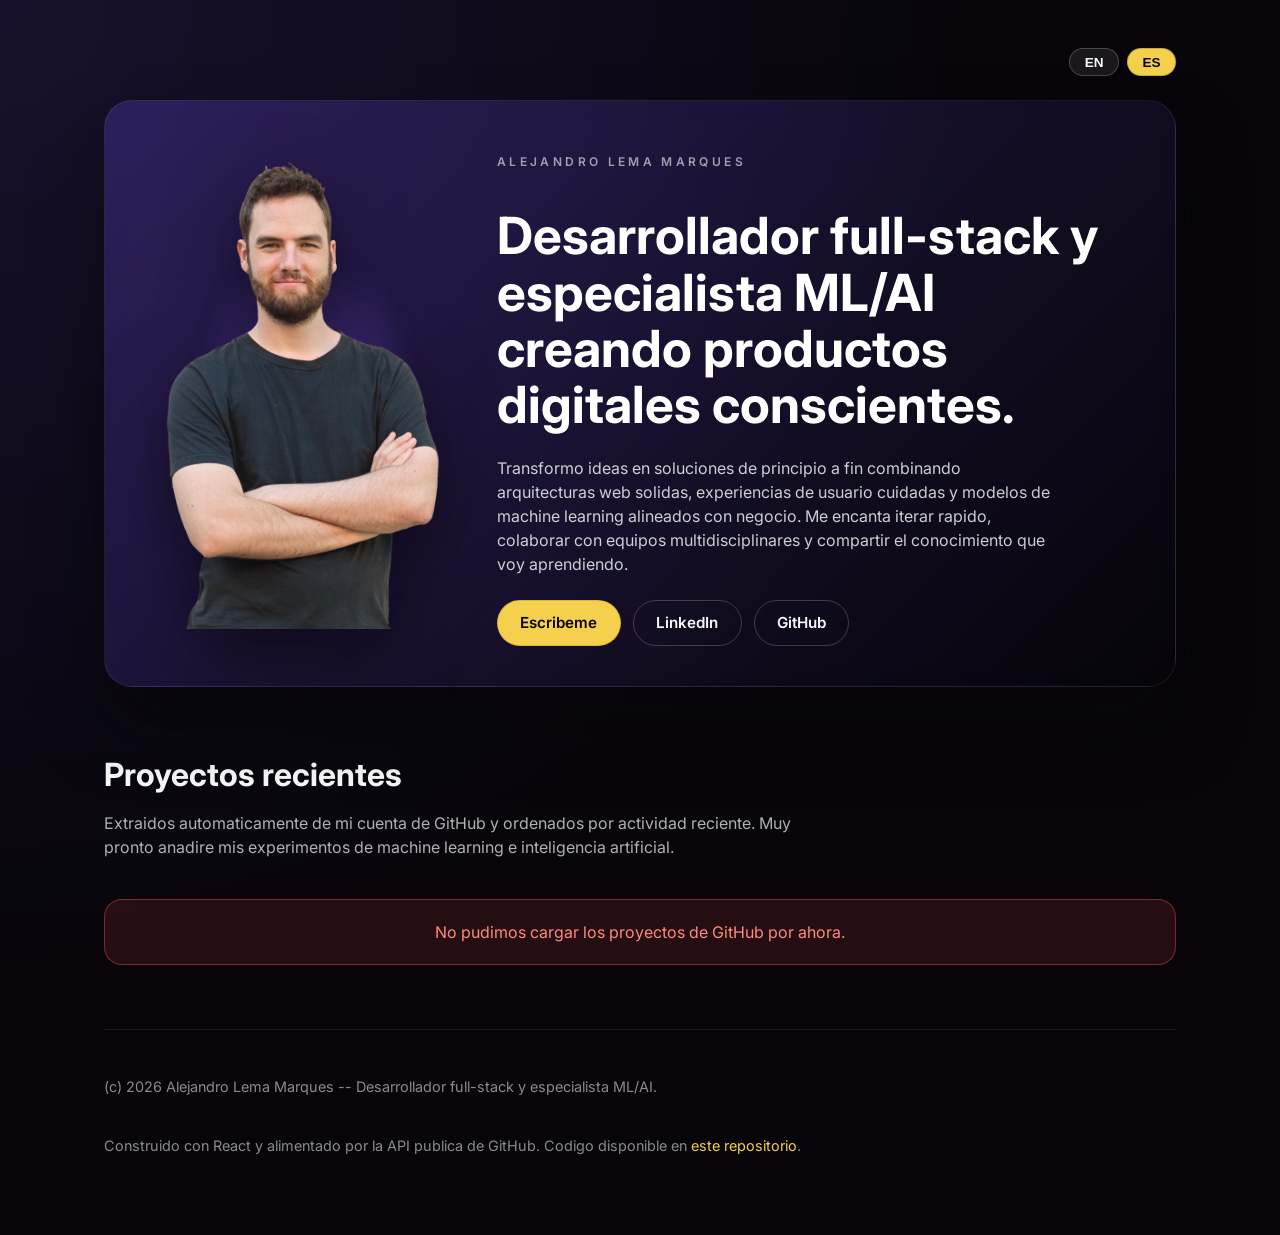
==== index.html @ 76354192 "Updates" ====
<!doctype html>
<html lang="en">
  <head>
    <meta charset="UTF-8" />
    <link rel="icon" type="image/svg+xml" href="/vite.svg" />
    <meta name="viewport" content="width=device-width, initial-scale=1.0" />
    <meta
      name="description"
      content="Portfolio de Alejandro Lema Marques, frontend developer especializado en experiencias web rapidas y accesibles."
    />
    <title>Portfolio | Alejandro Lema Marques</title>
    <script type="module" crossorigin src="/assets/index-BnfZnqzO.js"></script>
    <link rel="stylesheet" crossorigin href="/assets/index-DJVX9uDR.css">
  </head>
  <body>
    <div id="root"></div>
  </body>
</html>
---- assets/index-DJVX9uDR.css ----
@import"https://fonts.googleapis.com/css2?family=Inter:wght@400;500;600;700&display=swap";:root{color-scheme:light;font-family:Inter,-apple-system,BlinkMacSystemFont,Segoe UI,Helvetica Neue,Arial,sans-serif;background-color:#07050a;color:#f8f9fb;line-height:1.5}*,*:before,*:after{box-sizing:border-box}body{margin:0;min-height:100vh;background:radial-gradient(circle at top left,#18112d,#07050a 55%)}#root{isolation:isolate}a{color:inherit;text-decoration:none}img{max-width:100%;display:block}.portfolio{max-width:1120px;margin:0 auto;padding:3rem 1.5rem 4rem}.language-toggle{display:flex;justify-content:flex-end;gap:.5rem;margin-bottom:1.5rem}.language-toggle__btn{padding:.35rem .9rem;border-radius:999px;border:1px solid rgba(248,249,251,.2);background:#f8f9fb14;color:#f8f9fb;font-size:.85rem;font-weight:600;cursor:pointer;transition:background .16s ease,color .16s ease,transform .16s ease}.language-toggle__btn.is-active{background:#f5d04c;color:#07050a;border-color:#07050a33}.language-toggle__btn:hover,.language-toggle__btn:focus-visible{transform:translateY(-1px);background:#f5d04cd9;color:#07050a;outline:none}.hero{margin-bottom:4rem}.hero__profile{display:grid;gap:2rem;align-items:center;background:linear-gradient(135deg,rgba(92,63,191,.35),transparent);border:1px solid rgba(255,255,255,.08);border-radius:28px;padding:2.5rem;box-shadow:0 40px 65px #07050a8c;-webkit-backdrop-filter:blur(12px);backdrop-filter:blur(12px)}.hero__avatar-wrapper{max-width:280px;justify-self:center;position:relative}.hero__avatar-wrapper:after{content:"";position:absolute;inset:15%;border-radius:50%;background:radial-gradient(circle,rgba(135,84,255,.55),transparent 70%);filter:blur(10px);z-index:-1}.hero__avatar{width:100%;filter:drop-shadow(0 25px 35px rgba(7,5,10,.65))}.hero__intro{display:flex;flex-direction:column;gap:1.5rem}.hero__eyebrow{letter-spacing:.28em;text-transform:uppercase;font-size:.75rem;font-weight:600;color:#f8f9fb99}.hero__title{font-size:clamp(2.25rem,4vw,3.25rem);line-height:1.1;font-weight:700;color:#fff;margin:0}.hero__description{margin:0;font-size:1rem;color:#f8f9fbd1;max-width:56ch}.hero__links{display:flex;flex-wrap:wrap;gap:.75rem}.hero__link{display:inline-flex;align-items:center;justify-content:center;padding:.65rem 1.4rem;border-radius:999px;font-weight:600;font-size:.95rem;color:#07050a;background:#f5d04c;border:1px solid rgba(7,5,10,.12);transition:transform .12s ease,box-shadow .12s ease}.hero__link:focus-visible,.hero__link:hover{transform:translateY(-2px);box-shadow:0 12px 25px #f5d04c47}.hero__link--ghost{background:transparent;color:#f8f9fb;border-color:#f8f9fb33;box-shadow:none}.hero__link--ghost:hover,.hero__link--ghost:focus-visible{background:#f8f9fb1a;box-shadow:0 8px 20px #0c091259}.content{display:flex;flex-direction:column;gap:4rem}.projects{display:flex;flex-direction:column;gap:2.5rem}.section-heading{max-width:720px}.section-title{margin:0 0 .75rem;font-size:clamp(1.75rem,2.5vw,2.4rem);font-weight:700}.section-subtitle{margin:0;color:#f8f9fbb3}.projects__state{padding:1.25rem 1.5rem;background:#f8f9fb14;border-radius:18px;text-align:center;color:#f8f9fbc7;border:1px solid rgba(248,249,251,.1)}.projects__state--error{background:#ff52521f;border-color:#ff525266;color:#ff8a80}.projects__grid{display:grid;gap:2rem;grid-template-columns:repeat(auto-fit,minmax(280px,1fr))}.project-card{display:flex;flex-direction:column;background:#0c0912b8;border-radius:24px;border:1px solid rgba(248,249,251,.06);box-shadow:0 24px 40px #07050a8c;overflow:hidden;-webkit-backdrop-filter:blur(8px);backdrop-filter:blur(8px)}.project-card__media{position:relative;overflow:hidden;border-bottom:1px solid rgba(248,249,251,.06)}.project-card__media picture{display:block;background:#0e0a16}.project-card__media img{width:100%;object-fit:cover;transition:transform .22s ease}.project-card__preview{display:block;width:100%;padding:0;border:none;background:none;cursor:zoom-in}.project-card__preview:focus-visible{outline:2px solid #f5d04c;outline-offset:4px}.project-card:hover .project-card__media img{transform:scale(1.03)}.project-card__gallery{display:grid;grid-auto-flow:column;gap:.75rem;padding:.75rem;background:#07050ab8;overflow-x:auto}.project-card__thumb{padding:0;border:0;background:none;cursor:zoom-in}.project-card__thumb:focus-visible{outline:2px solid rgba(245,208,76,.8);outline-offset:4px}.project-card__gallery img{height:120px;border-radius:12px;border:1px solid rgba(248,249,251,.08)}.project-card__content{display:flex;flex-direction:column;gap:1.25rem;padding:1.75rem 1.75rem 1.5rem}.project-card__header{display:flex;flex-direction:column;gap:.5rem}.project-card__title{margin:0;font-size:1.35rem;font-weight:600}.project-card__meta{margin:0;font-size:.9rem;color:#f8f9fb99}.project-card__description{margin:0;color:#f8f9fbc2}.project-card__stats{display:flex;flex-wrap:wrap;gap:1.5rem;margin:0;padding:0;list-style:none;font-size:.9rem}.project-card__stat-label{display:block;font-size:.75rem;letter-spacing:.08em;text-transform:uppercase;color:#f8f9fb80}.project-card__stat-value{font-weight:600;margin-top:.2rem}.project-card__badges{margin:0;padding:0;display:flex;flex-wrap:wrap;gap:.6rem;list-style:none;font-size:.8rem}.project-card__badges li{padding:.35rem .75rem;border-radius:999px;background:#8754ff29;border:1px solid rgba(135,84,255,.32);color:#f8f9fbd9}.project-card__footer{display:flex;flex-wrap:wrap;gap:.75rem;padding:0 1.75rem 1.75rem}.project-card__cta{flex:1;min-width:140px;display:inline-flex;justify-content:center;align-items:center;padding:.65rem 1.2rem;border-radius:14px;font-weight:600;font-size:.95rem;background:#715dfa;color:#0b0613;border:1px solid rgba(248,249,251,.1);transition:transform .12s ease,box-shadow .12s ease}.project-card__cta:hover,.project-card__cta:focus-visible{transform:translateY(-2px);box-shadow:0 18px 28px #715dfa59}.project-card__cta--ghost{background:#f8f9fb0a;color:#f8f9fb;border-color:#f8f9fb1f;box-shadow:none}.project-card__cta--ghost:hover,.project-card__cta--ghost:focus-visible{background:#f8f9fb1f;box-shadow:0 14px 24px #0c091273}.lightbox{position:fixed;inset:0;z-index:1000;display:flex;align-items:center;justify-content:center;padding:2rem}.lightbox__backdrop{position:absolute;inset:0;width:100%;height:100%;border:none;background:#07050ad9;cursor:zoom-out}.lightbox__content{position:relative;z-index:1;max-width:min(1080px,100%);width:100%;max-height:90vh;display:grid;gap:1.25rem}.lightbox__close{position:absolute;top:-.75rem;right:-.75rem;width:2.5rem;height:2.5rem;border-radius:50%;border:none;background:#0c0912d9;color:#f8f9fb;font-size:1.5rem;font-weight:600;cursor:pointer;box-shadow:0 18px 40px #07050a73}.lightbox__close:hover,.lightbox__close:focus-visible{background:#f5d04ce6;color:#07050a;outline:none}.lightbox__media{margin:0;background:#0e0a16;border-radius:18px;overflow:auto;max-height:75vh;padding:.75rem;box-shadow:0 35px 60px #07050aa6}.lightbox__media img{display:block;width:100%;height:auto;max-width:1200px;background:#07050a}.lightbox__toolbar{display:flex;align-items:center;justify-content:space-between;gap:1rem;flex-wrap:wrap}.lightbox__controls{display:inline-flex;align-items:center;gap:1.5rem;color:#f8f9fbbf;font-size:.95rem}.lightbox__nav-btn{width:3rem;height:3rem;border-radius:50%;border:none;background:#f8f9fb1f;color:#f8f9fb;font-size:1.5rem;font-weight:500;cursor:pointer;transition:background .16s ease,transform .16s ease}.lightbox__nav-btn:hover,.lightbox__nav-btn:focus-visible{background:#f5d04ce6;color:#07050a;transform:translateY(-1px);outline:none}.lightbox__original{font-size:.9rem;font-weight:600;color:#f5d04c;text-decoration:none;padding:.35rem .75rem;border-radius:999px;border:1px solid rgba(245,208,76,.3);background:#f5d04c1f;transition:background .16s ease,color .16s ease,transform .16s ease}.lightbox__original:hover,.lightbox__original:focus-visible{background:#f5d04cd9;color:#07050a;outline:none;transform:translateY(-1px)}.lightbox__thumbs{display:flex;flex-wrap:wrap;gap:.75rem;justify-content:center}.lightbox__thumb{padding:0;border:2px solid transparent;border-radius:12px;background:none;cursor:pointer}.lightbox__thumb img{display:block;width:100px;height:70px;object-fit:cover;border-radius:10px;border:1px solid rgba(248,249,251,.16)}.lightbox__thumb.is-active{border-color:#f5d04cd9}.lightbox__thumb:focus-visible{outline:2px solid rgba(245,208,76,.85);outline-offset:3px}.site-footer{margin-top:4rem;padding-top:2rem;border-top:1px solid rgba(248,249,251,.08);color:#f8f9fb8c;font-size:.9rem;display:grid;gap:.5rem}.site-footer a{color:#f5d04c}@media(min-width:1024px){.hero__profile{grid-template-columns:320px 1fr}}@media(max-width:768px){.language-toggle{justify-content:center}.portfolio{padding:2rem 1.25rem 3rem}.hero__profile{padding:2rem}.project-card__footer{flex-direction:column;padding-bottom:1.5rem}.project-card__cta{width:100%}.project-card__gallery{grid-auto-flow:row;grid-template-columns:repeat(auto-fit,minmax(140px,1fr));overflow:hidden}.lightbox{padding:1.5rem 1rem}.lightbox__content{gap:1rem}.lightbox__nav-btn{width:2.5rem;height:2.5rem}.lightbox__toolbar{gap:.75rem}.lightbox__thumb img{width:80px;height:60px}}
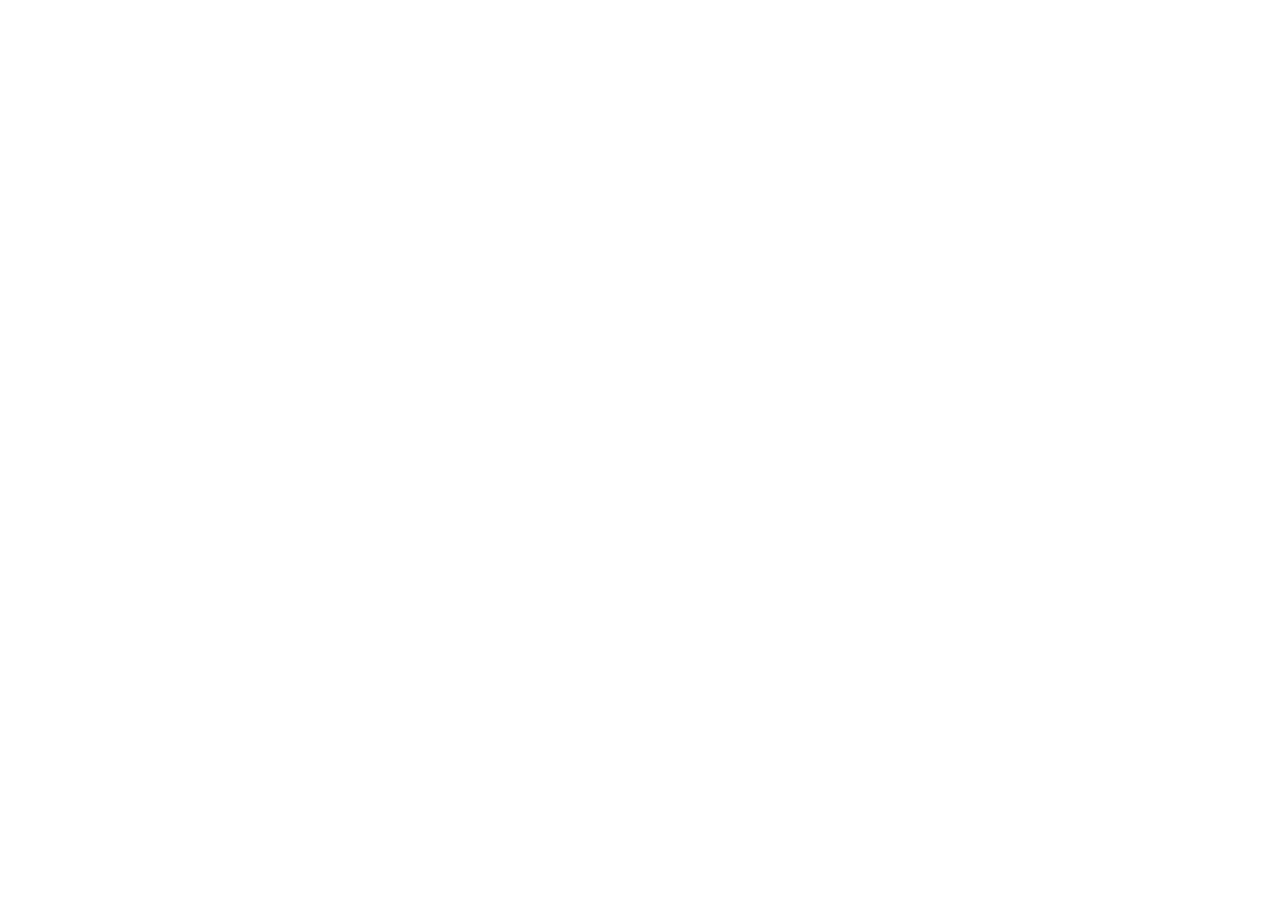
==== commit f7fbb81c: "Updates" ====
--- a/index.html
+++ b/index.html
@@ -9,8 +9,8 @@
       content="Portfolio de Alejandro Lema Marques, frontend developer especializado en experiencias web rapidas y accesibles."
     />
     <title>Portfolio | Alejandro Lema Marques</title>
-    <script type="module" crossorigin src="/assets/index-BnfZnqzO.js"></script>
-    <link rel="stylesheet" crossorigin href="/assets/index-DJVX9uDR.css">
+    <script type="module" crossorigin src="/portfolio-alex/assets/index-DrbvQFOB.js"></script>
+    <link rel="stylesheet" crossorigin href="/portfolio-alex/assets/index-DJVX9uDR.css">
   </head>
   <body>
     <div id="root"></div>
